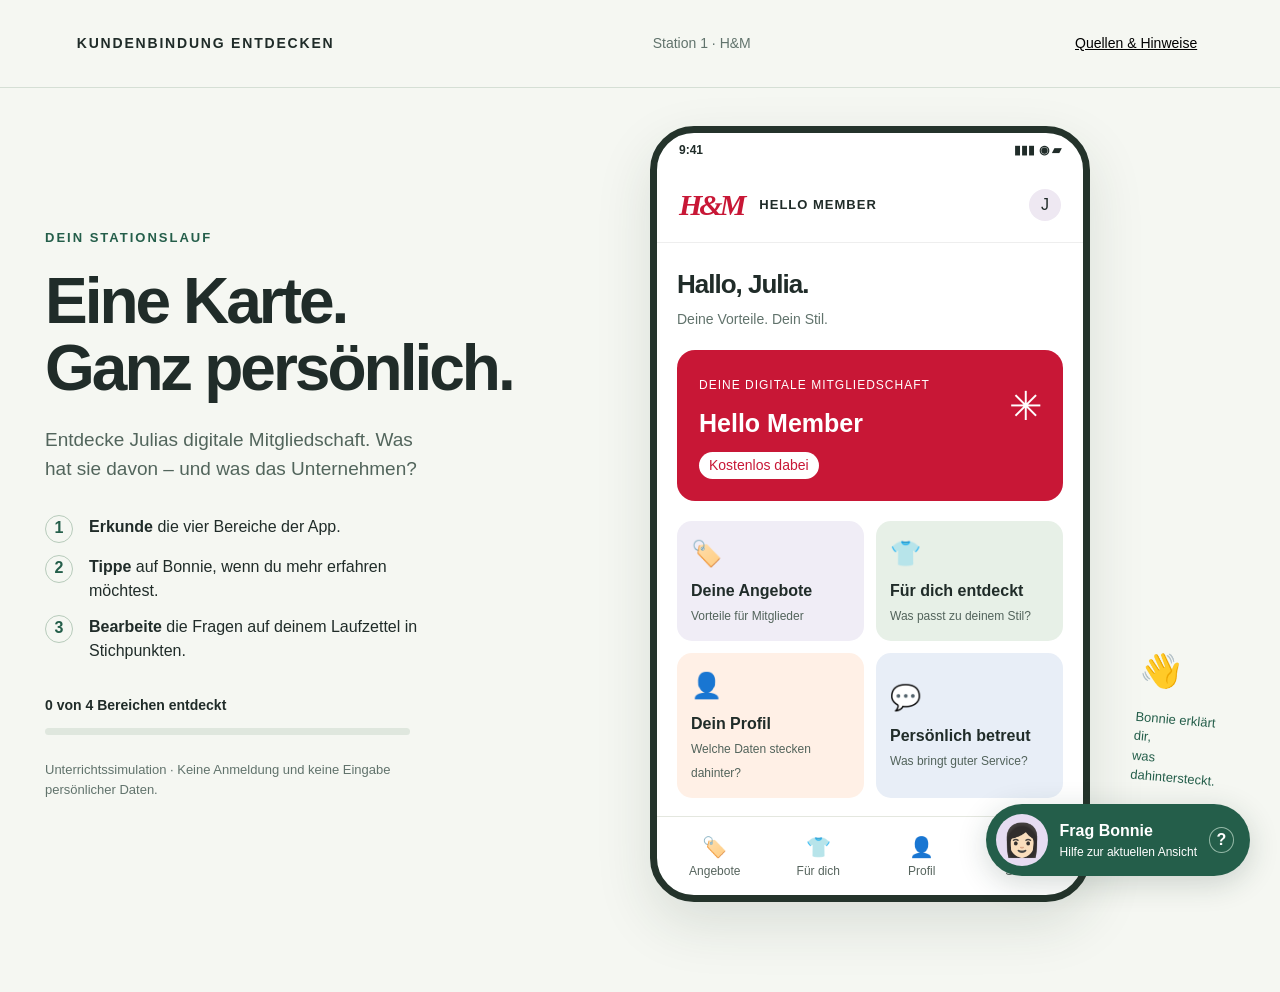
==== station-1/index.html @ ebc3f0a3 "Station 1 und 2 mit Bonnie-Hilfen für GitHub Pages hinzufügen" ====
<!doctype html><html lang="de"><head><meta charset="utf-8"><meta name="viewport" content="width=device-width,initial-scale=1"><title>Station 1 · Hello Member</title><link rel="stylesheet" href="../style.css"></head><body>
<header class="top"><a href="../">KUNDENBINDUNG ENTDECKEN</a><span>Station 1 · H&M</span><button id="sourceBtn" class="quiet">Quellen & Hinweise</button></header>
<main class="layout"><section class="intro"><p class="eyebrow">DEIN STATIONSLAUF</p><h1>Eine Karte.<br>Ganz persönlich.</h1><p class="lead">Entdecke Julias digitale Mitgliedschaft. Was hat sie davon – und was das Unternehmen?</p><div class="steps"><span class="stepno">1</span><p><strong>Erkunde</strong> die vier Bereiche der App.</p><span class="stepno">2</span><p><strong>Tippe</strong> auf Bonnie, wenn du mehr erfahren möchtest.</p><span class="stepno">3</span><p><strong>Bearbeite</strong> die Fragen auf deinem Laufzettel in Stichpunkten.</p></div><div class="progress"><div><strong id="progressText">0 von 4 Bereichen entdeckt</strong><span id="doneMark"></span></div><div class="track"><div id="progressBar"></div></div></div><p class="small">Unterrichtssimulation · Keine Anmeldung und keine Eingabe persönlicher Daten.</p></section>
<section class="phone" aria-label="Simulierte H&M-Mitgliedschaft"><div class="phonebar"><span>9:41</span><span>▮▮▮ ◉ ▰</span></div><div class="apphead"><span class="brand">H&M</span><span class="member">HELLO MEMBER</span><div class="initial">J</div></div><div id="appContent"></div><nav class="appnav" aria-label="App-Bereiche"><button data-topic="offers">🏷️<span>Angebote</span></button><button data-topic="recommend">👕<span>Für dich</span></button><button data-topic="profile">👤<span>Profil</span></button><button data-topic="service">💬<span>Service</span></button></nav></section>
<aside class="hint"><span>👋</span><p>Bonnie erklärt dir,<br>was dahintersteckt.</p></aside></main>
<button id="bonnie" class="bonnie" aria-label="Bonnie um Hilfe bitten"><span class="avatar">👩🏻</span><span>Frag Bonnie<small>Hilfe zur aktuellen Ansicht</small></span><b>?</b></button>
<section id="chat" class="chat" aria-label="Chat mit Bonnie" hidden><header><span class="avatar smallavatar">👩🏻</span><div><strong>Bonnie</strong><span>Ich helfe dir beim Entdecken.</span></div><button id="closeChat" aria-label="Chat schließen">×</button></header><div id="messages" aria-live="polite"></div><footer><span id="chatCount"></span><button id="nextChat">Weiter</button></footer></section>
<dialog id="sources"><button class="dialogclose" aria-label="Hinweise schließen">×</button><p class="eyebrow">ZUR EINORDNUNG</p><h2>Eine Lern-App, kein echter Shop.</h2><p>Julia ist eine fiktive erwachsene Kundin. Die Oberfläche und ihre Beispieldaten sind erfunden. Die H&M-Fakten stammen aus den unten genannten Quellen; „Allgemein“ bezeichnet Möglichkeiten anderer Kundenkartenprogramme.</p><h3>Quellen</h3><ul><li><a target="_blank" rel="noopener" href="https://www2.hm.com/de_de/member/info.html/">H&M: Mitgliedschaft und Vorteile</a></li><li><a target="_blank" rel="noopener" href="https://www2.hm.com/de_de/customer-service/club-terms-link.html">H&M: Mitgliedschaftsbedingungen</a></li><li><a target="_blank" rel="noopener" href="https://www2.hm.com/content/dam/Customer-Service/Legal/privacy-notice-pdf/DE_HM%20Group%20Customer%20Privacy%20Notice.pdf">H&M: Datenschutzerklärung</a></li><li><a target="_blank" rel="noopener" href="https://www.brevo.com/de/blog/kundenbindung-massnahmen-und-instrumente/">Brevo: Kundenbindungsinstrumente</a></li><li><a target="_blank" rel="noopener" href="https://www.marketinginstitut.biz/blog/kundenbindung/">Deutsches Institut für Marketing: Kundenbindung</a></li><li>Unterrichtsvorlage „WR 8b Kundenbindungssysteme“, bereitgestellt von der Lehrkraft.</li></ul><p class="small">Stand der Prüfung: 19.11.2026. Programmleistungen können sich ändern. H&M ist nicht Anbieter dieser Lern-App. Es werden keine echten Kundenkonten verbunden.</p></dialog><script src="../app.js"></script></body></html>
---- style.css ----
:root{--ink:#202c29;--green:#245e4a;--paper:#f5f7f2;--muted:#61736c;--red:#c81736;--lav:#ede7ff}*{box-sizing:border-box}body{margin:0;color:var(--ink);background:var(--paper);font-family:Arial,Helvetica,sans-serif;font-size:16px;line-height:1.5}button,a{-webkit-tap-highlight-color:transparent}button{font:inherit;cursor:pointer}button:focus-visible,a:focus-visible{outline:3px solid #b83d73;outline-offset:4px}button{border:0}a{color:inherit}.top{height:88px;display:flex;align-items:center;justify-content:space-between;gap:20px;margin:0 auto;padding:0 6%;border-bottom:1px solid #d5dfd5}.top>a{font-size:14px;letter-spacing:1.8px;font-weight:800;text-decoration:none}.top>span{font-size:14px;color:var(--muted)}.quiet{background:transparent;text-decoration:underline;font-size:14px}.layout{max-width:1280px;margin:auto;display:grid;grid-template-columns:1fr 440px 100px;align-items:center;gap:45px;padding:38px 45px 90px}.eyebrow{font-size:13px;letter-spacing:2px;font-weight:800;color:var(--green)}h1{font-size:clamp(42px,5vw,66px);line-height:1.05;letter-spacing:-3px;margin:20px 0 24px;font-weight:800}.lead{max-width:385px;color:#52655c;font-size:19px}.steps{margin:32px 0;display:grid;grid-template-columns:30px 1fr;gap:12px 14px;max-width:390px}.steps p{margin:0}.stepno{border:1px solid #b7cbbb;border-radius:50%;width:28px;height:28px;text-align:center;color:var(--green);font-weight:700}.progress{max-width:365px;margin-top:32px}.progress>div:first-child{display:flex;justify-content:space-between;font-size:14px}.track{height:7px;border-radius:10px;background:#dfe7de;margin-top:12px;overflow:hidden}#progressBar{height:100%;width:0;background:var(--green);transition:width .3s}.small{font-size:13px;color:var(--muted);max-width:400px}.intro>.small{margin-top:25px}.phone{background:white;border:7px solid #24332b;border-radius:44px;box-shadow:0 22px 55px #233b2920;overflow:hidden;min-height:660px;max-width:440px;width:100%;position:relative}.phonebar{height:34px;display:flex;justify-content:space-between;padding:8px 22px;font-size:12px;font-weight:700}.apphead{display:flex;align-items:center;gap:16px;padding:15px 22px;border-bottom:1px solid #eee}.brand{font-family:Georgia,serif;color:var(--red);font-size:30px;font-weight:bold;font-style:italic;letter-spacing:-3px}.member{font-size:13px;letter-spacing:1px;font-weight:bold}.initial{margin-left:auto;background:#eee8f2;border-radius:50%;height:32px;width:32px;text-align:center;line-height:32px}.appbody{padding:22px 20px 18px;min-height:475px}.hello{font-size:26px;letter-spacing:-1px;margin:0 0 5px}.sub{font-size:14px;color:var(--muted);margin-top:0}.membership{border-radius:18px;background:var(--red);padding:22px;color:white;position:relative;margin:20px 0}.membership .light{font-size:12px;letter-spacing:1px}.membership h3{margin:9px 0;font-size:25px}.membership .symbol{position:absolute;right:20px;top:26px;font-size:40px}.membership .fee{display:inline-block;background:white;color:var(--red);padding:3px 10px;border-radius:20px;font-size:14px}.homegrid{display:grid;grid-template-columns:1fr 1fr;gap:12px}.tile{text-align:left;border-radius:15px;min-height:112px;padding:14px;background:#f0edf6;color:var(--ink)}.tile:nth-child(2){background:#e7f0e7}.tile:nth-child(3){background:#fff0e6}.tile:nth-child(4){background:#e8eef7}.tile>span{font-size:25px;display:block;margin-bottom:7px}.tile strong{font-size:16px;display:block}.tile small{font-size:12px;color:#52635b}.tile:hover{box-shadow:inset 0 0 0 2px #809b8a}.back{background:none;padding:0;margin:0 0 15px;color:#52655c;font-size:14px;text-decoration:underline}.tag{display:inline-block;font-size:12px;font-weight:bold;letter-spacing:.4px;padding:4px 9px;border-radius:6px;background:#f3e4e9;color:#93223d}.feature{padding:21px;border-radius:18px;margin:15px 0;background:#f9e9ef}.feature h3{font-size:25px;line-height:1.2;margin:10px 0}.feature p{margin:10px 0;font-size:16px}.visual{height:135px;display:flex;align-items:center;justify-content:center;background:#eee7f6;border-radius:15px;font-size:68px;gap:15px}.product{display:flex;gap:15px;align-items:center;background:#f3f4ef;border-radius:12px;padding:13px;margin:12px 0}.product .clothing{font-size:48px}.product p{margin:0}.notebox{border-left:3px solid var(--green);padding:4px 0 4px 13px;color:#4a5b52;font-size:14px}.appnav{display:flex;border-top:1px solid #e4e7df;padding:10px 8px;gap:4px}.appnav button{flex:1;background:transparent;font-size:20px;border-radius:10px;padding:5px 0;color:#56645d}.appnav span{display:block;font-size:12px}.appnav button.active{background:#e8f0e8;color:var(--green)}.profile{display:grid;grid-template-columns:100px 1fr;gap:11px;font-size:15px;padding:15px 0}.profile dt{color:var(--muted)}.profile dd{margin:0;font-weight:600}.email{padding:16px;background:#fff3e5;border-radius:15px;font-size:15px}.servicebtn{background:var(--green);color:white;border-radius:10px;padding:11px 17px;font-size:15px}.hint{align-self:end;transform:rotate(5deg);margin-bottom:100px;font-size:13px;color:var(--green)}.hint>span{font-size:33px}.bonnie{position:fixed;right:30px;bottom:24px;z-index:10;display:flex;gap:12px;align-items:center;padding:10px 16px 10px 10px;border-radius:40px;background:var(--green);box-shadow:0 7px 30px #19372930;color:white;text-align:left}.avatar{display:inline-flex;justify-content:center;align-items:center;border-radius:50%;background:#e6dcf2;font-size:32px;width:52px;height:52px}.bonnie small{display:block;font-size:12px;font-weight:400}.bonnie>span:nth-child(2){font-weight:700}.bonnie>b{border:1px solid #94b8a7;border-radius:50%;width:25px;text-align:center}.chat{position:fixed;right:28px;bottom:110px;z-index:20;width:370px;max-height:70vh;border-radius:24px;background:#fff;box-shadow:0 12px 70px #213c2940;overflow:hidden;border:1px solid #d9e4db}.chat[hidden]{display:none}.chat header{display:flex;align-items:center;gap:12px;padding:15px;background:#f0f4ed}.smallavatar{width:40px;height:40px;font-size:26px}.chat header strong{display:block}.chat header div>span{display:block;font-size:12px;color:#647267}.chat header button{margin-left:auto;background:transparent;font-size:27px}.chat footer{display:flex;align-items:center;justify-content:space-between;padding:12px 17px;border-top:1px solid #e8ece6}.chat footer>span{font-size:13px;color:var(--muted)}.chat footer button{background:var(--green);color:white;padding:9px 19px;border-radius:20px}#messages{max-height:40vh;overflow:auto;padding:15px}.bubble{background:#eff0f9;border-radius:3px 16px 16px 16px;padding:13px 16px;margin-bottom:10px;font-size:16px}.bubble .label{font-size:12px;font-weight:bold;letter-spacing:.3px;display:block;margin-bottom:6px;color:#63508c}dialog{border:0;border-radius:22px;padding:30px;max-width:650px;width:90%;box-shadow:0 15px 70px #0004}dialog::backdrop{background:#132a2460}dialog h2{line-height:1.2}.dialogclose{position:absolute;right:15px;top:8px;background:transparent;font-size:30px}dialog li{margin:10px 0} @media(max-width:1050px){.layout{grid-template-columns:1fr 420px;gap:30px;padding:30px 30px 110px}.hint{display:none}h1{font-size:50px}}@media(max-width:760px){.top{height:auto;min-height:70px;padding:16px 20px;flex-wrap:wrap;gap:8px}.top>a{font-size:12px}.top>span{font-size:12px}.quiet{font-size:12px}.layout{display:flex;flex-direction:column;padding:20px 16px 120px;gap:24px}.intro{width:100%;max-width:440px}.eyebrow{margin:0}h1{font-size:36px;letter-spacing:-1.5px;margin:12px 0}.lead{font-size:16px;max-width:none;margin:0}.steps{gap:6px 10px;margin:16px 0;font-size:14px}.stepno{height:23px;width:23px;font-size:13px}.progress{max-width:none;margin-top:14px}.intro>.small{margin:12px 0 0;font-size:12px}.phone{border-width:5px;min-height:640px}.appbody{min-height:460px}.bonnie{right:16px;bottom:14px;padding:8px 12px 8px 8px}.avatar{width:43px;height:43px;font-size:28px}.chat{right:12px;bottom:90px;width:min(370px,calc(100vw - 24px))}.chat .bubble{font-size:16px}.bonnie small{font-size:11px}}
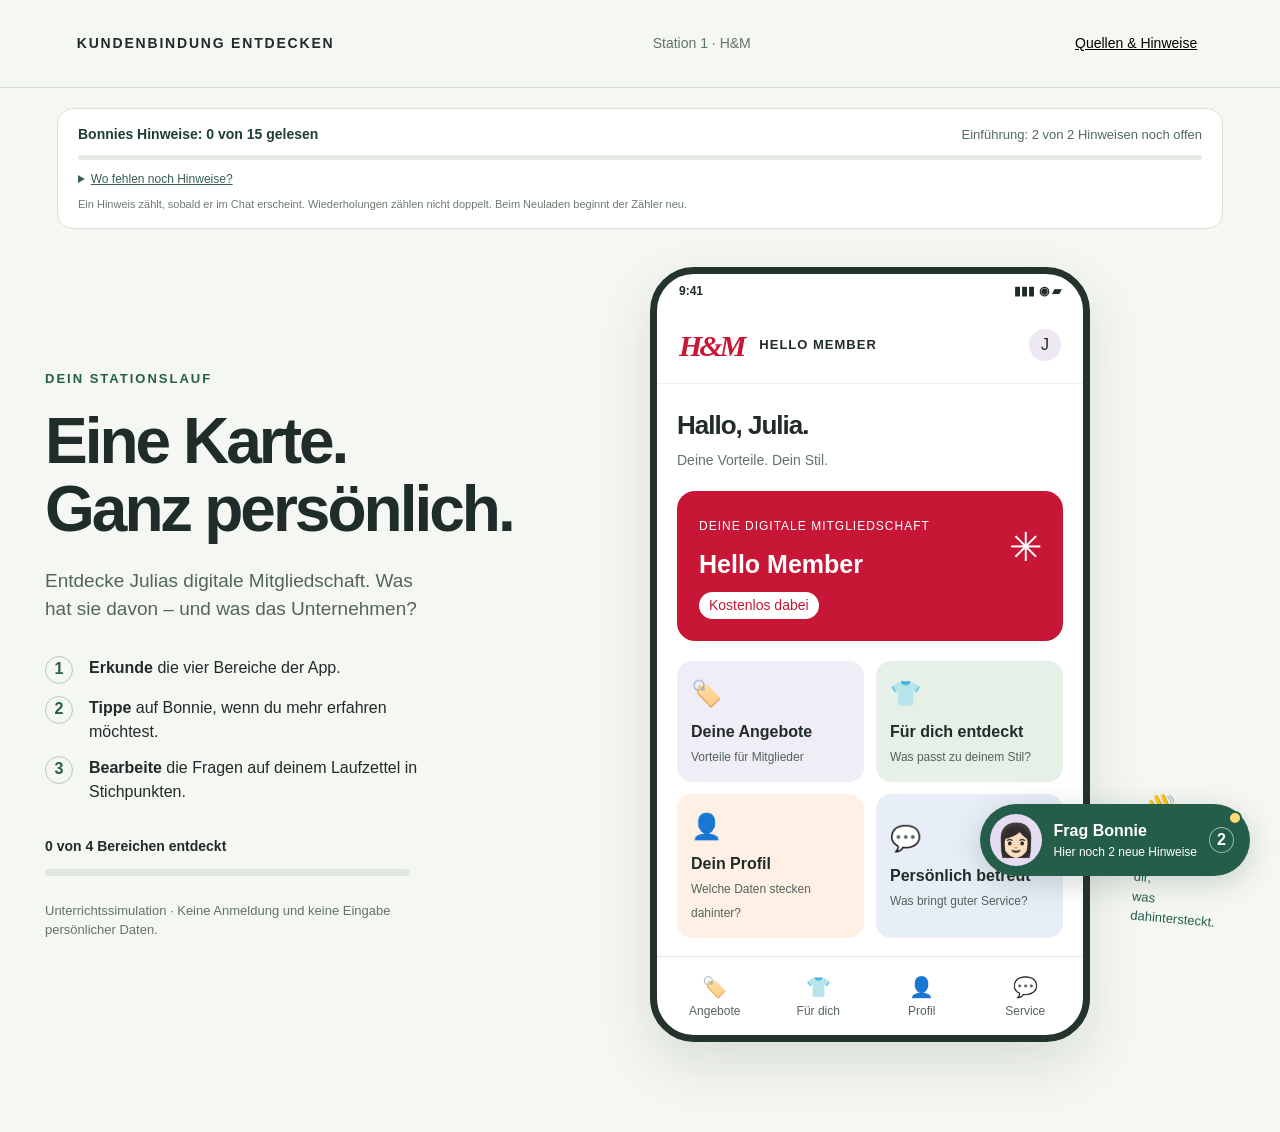
==== commit dcc2d20c: "Bonnie-Hinweisfortschritt und dezente Signale auf Stationen 1–5 ergänzen" ====
--- a/station-1/index.html
+++ b/station-1/index.html
@@ -1,8 +1,8 @@
-<!doctype html><html lang="de"><head><meta charset="utf-8"><meta name="viewport" content="width=device-width,initial-scale=1"><title>Station 1 · Hello Member</title><link rel="stylesheet" href="../style.css"></head><body>
-<header class="top"><a href="../">KUNDENBINDUNG ENTDECKEN</a><span>Station 1 · H&M</span><button id="sourceBtn" class="quiet">Quellen & Hinweise</button></header>
+<!doctype html><html lang="de"><head><meta charset="utf-8"><meta name="viewport" content="width=device-width,initial-scale=1"><title>Station 1 · Hello Member</title><link rel="stylesheet" href="../style.css"><link rel="stylesheet" href="../bonnie-progress.css?v=1"></head><body>
+<header class="top"><a href="../">KUNDENBINDUNG ENTDECKEN</a><span>Station 1 · H&M</span><button id="sourceBtn" class="quiet">Quellen & Hinweise</button></header><section id="bonnieProgress" class="bonnie-progress" aria-label="Fortschritt von Bonnies Hinweisen"><div class="bonnie-progress-head"><strong data-bonnie-total role="status" aria-live="polite"></strong><span data-bonnie-current></span></div><div class="bonnie-progress-track" role="progressbar" aria-label="Gelesene Bonnie-Hinweise" aria-valuemin="0" aria-valuenow="0" aria-valuemax="1"><span data-bonnie-bar></span></div><details><summary>Wo fehlen noch Hinweise?</summary><ul data-bonnie-list></ul></details><p class="bonnie-progress-note">Ein Hinweis zählt, sobald er im Chat erscheint. Wiederholungen zählen nicht doppelt. Beim Neuladen beginnt der Zähler neu.</p></section>
 <main class="layout"><section class="intro"><p class="eyebrow">DEIN STATIONSLAUF</p><h1>Eine Karte.<br>Ganz persönlich.</h1><p class="lead">Entdecke Julias digitale Mitgliedschaft. Was hat sie davon – und was das Unternehmen?</p><div class="steps"><span class="stepno">1</span><p><strong>Erkunde</strong> die vier Bereiche der App.</p><span class="stepno">2</span><p><strong>Tippe</strong> auf Bonnie, wenn du mehr erfahren möchtest.</p><span class="stepno">3</span><p><strong>Bearbeite</strong> die Fragen auf deinem Laufzettel in Stichpunkten.</p></div><div class="progress"><div><strong id="progressText">0 von 4 Bereichen entdeckt</strong><span id="doneMark"></span></div><div class="track"><div id="progressBar"></div></div></div><p class="small">Unterrichtssimulation · Keine Anmeldung und keine Eingabe persönlicher Daten.</p></section>
 <section class="phone" aria-label="Simulierte H&M-Mitgliedschaft"><div class="phonebar"><span>9:41</span><span>▮▮▮ ◉ ▰</span></div><div class="apphead"><span class="brand">H&M</span><span class="member">HELLO MEMBER</span><div class="initial">J</div></div><div id="appContent"></div><nav class="appnav" aria-label="App-Bereiche"><button data-topic="offers">🏷️<span>Angebote</span></button><button data-topic="recommend">👕<span>Für dich</span></button><button data-topic="profile">👤<span>Profil</span></button><button data-topic="service">💬<span>Service</span></button></nav></section>
 <aside class="hint"><span>👋</span><p>Bonnie erklärt dir,<br>was dahintersteckt.</p></aside></main>
 <button id="bonnie" class="bonnie" aria-label="Bonnie um Hilfe bitten"><span class="avatar">👩🏻</span><span>Frag Bonnie<small>Hilfe zur aktuellen Ansicht</small></span><b>?</b></button>
 <section id="chat" class="chat" aria-label="Chat mit Bonnie" hidden><header><span class="avatar smallavatar">👩🏻</span><div><strong>Bonnie</strong><span>Ich helfe dir beim Entdecken.</span></div><button id="closeChat" aria-label="Chat schließen">×</button></header><div id="messages" aria-live="polite"></div><footer><span id="chatCount"></span><button id="nextChat">Weiter</button></footer></section>
-<dialog id="sources"><button class="dialogclose" aria-label="Hinweise schließen">×</button><p class="eyebrow">ZUR EINORDNUNG</p><h2>Eine Lern-App, kein echter Shop.</h2><p>Julia ist eine fiktive erwachsene Kundin. Die Oberfläche und ihre Beispieldaten sind erfunden. Die H&M-Fakten stammen aus den unten genannten Quellen; „Allgemein“ bezeichnet Möglichkeiten anderer Kundenkartenprogramme.</p><h3>Quellen</h3><ul><li><a target="_blank" rel="noopener" href="https://www2.hm.com/de_de/member/info.html/">H&M: Mitgliedschaft und Vorteile</a></li><li><a target="_blank" rel="noopener" href="https://www2.hm.com/de_de/customer-service/club-terms-link.html">H&M: Mitgliedschaftsbedingungen</a></li><li><a target="_blank" rel="noopener" href="https://www2.hm.com/content/dam/Customer-Service/Legal/privacy-notice-pdf/DE_HM%20Group%20Customer%20Privacy%20Notice.pdf">H&M: Datenschutzerklärung</a></li><li><a target="_blank" rel="noopener" href="https://www.brevo.com/de/blog/kundenbindung-massnahmen-und-instrumente/">Brevo: Kundenbindungsinstrumente</a></li><li><a target="_blank" rel="noopener" href="https://www.marketinginstitut.biz/blog/kundenbindung/">Deutsches Institut für Marketing: Kundenbindung</a></li><li>Unterrichtsvorlage „WR 8b Kundenbindungssysteme“, bereitgestellt von der Lehrkraft.</li></ul><p class="small">Stand der Prüfung: 19.11.2026. Programmleistungen können sich ändern. H&M ist nicht Anbieter dieser Lern-App. Es werden keine echten Kundenkonten verbunden.</p></dialog><script src="../app.js"></script></body></html>
+<dialog id="sources"><button class="dialogclose" aria-label="Hinweise schließen">×</button><p class="eyebrow">ZUR EINORDNUNG</p><h2>Eine Lern-App, kein echter Shop.</h2><p>Julia ist eine fiktive erwachsene Kundin. Die Oberfläche und ihre Beispieldaten sind erfunden. Die H&M-Fakten stammen aus den unten genannten Quellen; „Allgemein“ bezeichnet Möglichkeiten anderer Kundenkartenprogramme.</p><h3>Quellen</h3><ul><li><a target="_blank" rel="noopener" href="https://www2.hm.com/de_de/member/info.html/">H&M: Mitgliedschaft und Vorteile</a></li><li><a target="_blank" rel="noopener" href="https://www2.hm.com/de_de/customer-service/club-terms-link.html">H&M: Mitgliedschaftsbedingungen</a></li><li><a target="_blank" rel="noopener" href="https://www2.hm.com/content/dam/Customer-Service/Legal/privacy-notice-pdf/DE_HM%20Group%20Customer%20Privacy%20Notice.pdf">H&M: Datenschutzerklärung</a></li><li><a target="_blank" rel="noopener" href="https://www.brevo.com/de/blog/kundenbindung-massnahmen-und-instrumente/">Brevo: Kundenbindungsinstrumente</a></li><li><a target="_blank" rel="noopener" href="https://www.marketinginstitut.biz/blog/kundenbindung/">Deutsches Institut für Marketing: Kundenbindung</a></li><li>Unterrichtsvorlage „WR 8b Kundenbindungssysteme“, bereitgestellt von der Lehrkraft.</li></ul><p class="small">Stand der Prüfung: 19.11.2026. Programmleistungen können sich ändern. H&M ist nicht Anbieter dieser Lern-App. Es werden keine echten Kundenkonten verbunden.</p></dialog><script src="../bonnie-progress.js?v=1"></script><script src="../app.js?bonnie=1"></script></body></html>
--- a/bonnie-progress.css
+++ b/bonnie-progress.css
@@ -0,0 +1 @@
+.bonnie-progress{max-width:1166px;margin:20px auto 0;padding:15px 20px;background:#fff;border:1px solid #d8e2d8;border-radius:16px;color:#203d31;font-size:14px}.bonnie-progress-head{display:flex;justify-content:space-between;align-items:baseline;gap:12px;flex-wrap:wrap}.bonnie-progress [data-bonnie-current]{font-size:13px;color:#52695b}.bonnie-progress-track{height:5px;background:#e3ebe3;border-radius:10px;overflow:hidden;margin:10px 0}.bonnie-progress-track>span{display:block;width:0;height:100%;background:#245e4a}.bonnie-progress summary{cursor:pointer;font-size:12px;color:#375f4b;width:fit-content;text-decoration:underline}.bonnie-progress ul{list-style:none;margin:12px 0 0;padding:0;display:grid;grid-template-columns:repeat(auto-fit,minmax(min(100%,260px),1fr));gap:8px}.bonnie-progress li{min-width:0}.bonnie-progress li button{display:flex;flex-direction:column;gap:3px;width:100%;height:100%;text-align:left;background:#f1f5ef;color:#274938;border:1px solid #dce5d8;border-radius:9px;padding:10px;font-size:13px}.bonnie-progress li button>span:last-child{font-size:11px;color:#59715e}.bonnie-progress li button[aria-current=true]{border-color:#245e4a}.bonnie-progress li button.all-read{background:#e6efe7}.bonnie-progress-note{font-size:11px;color:#6d7b70;margin:8px 0 0}.bonnie.has-new::after{content:'';position:absolute;top:7px;right:8px;width:10px;height:10px;border-radius:50%;background:#ffda75;border:2px solid #245e4a}.bonnie.bonnie-nudge{animation:bonnie-attention .65s ease-in-out 2}.bonnie small{white-space:normal}.bonnie>b{flex-shrink:0}.bonnie-progress button:focus-visible,.bonnie-progress summary:focus-visible{outline:3px solid #b83d73;outline-offset:3px}@keyframes bonnie-attention{50%{box-shadow:0 0 0 6px #d6b24b55,0 7px 30px #19372930;transform:translateY(-3px)}}@media(max-width:1220px){.bonnie-progress{margin-left:30px;margin-right:30px}}@media(max-width:760px){.bonnie-progress{margin:14px 16px 0;padding:12px 14px}.bonnie-progress-head{display:block}.bonnie-progress [data-bonnie-current]{display:block;margin-top:4px}.bonnie small{max-width:220px}.bonnie{max-width:calc(100vw - 28px)}}@media(prefers-reduced-motion:reduce){.bonnie.bonnie-nudge{animation:none}}
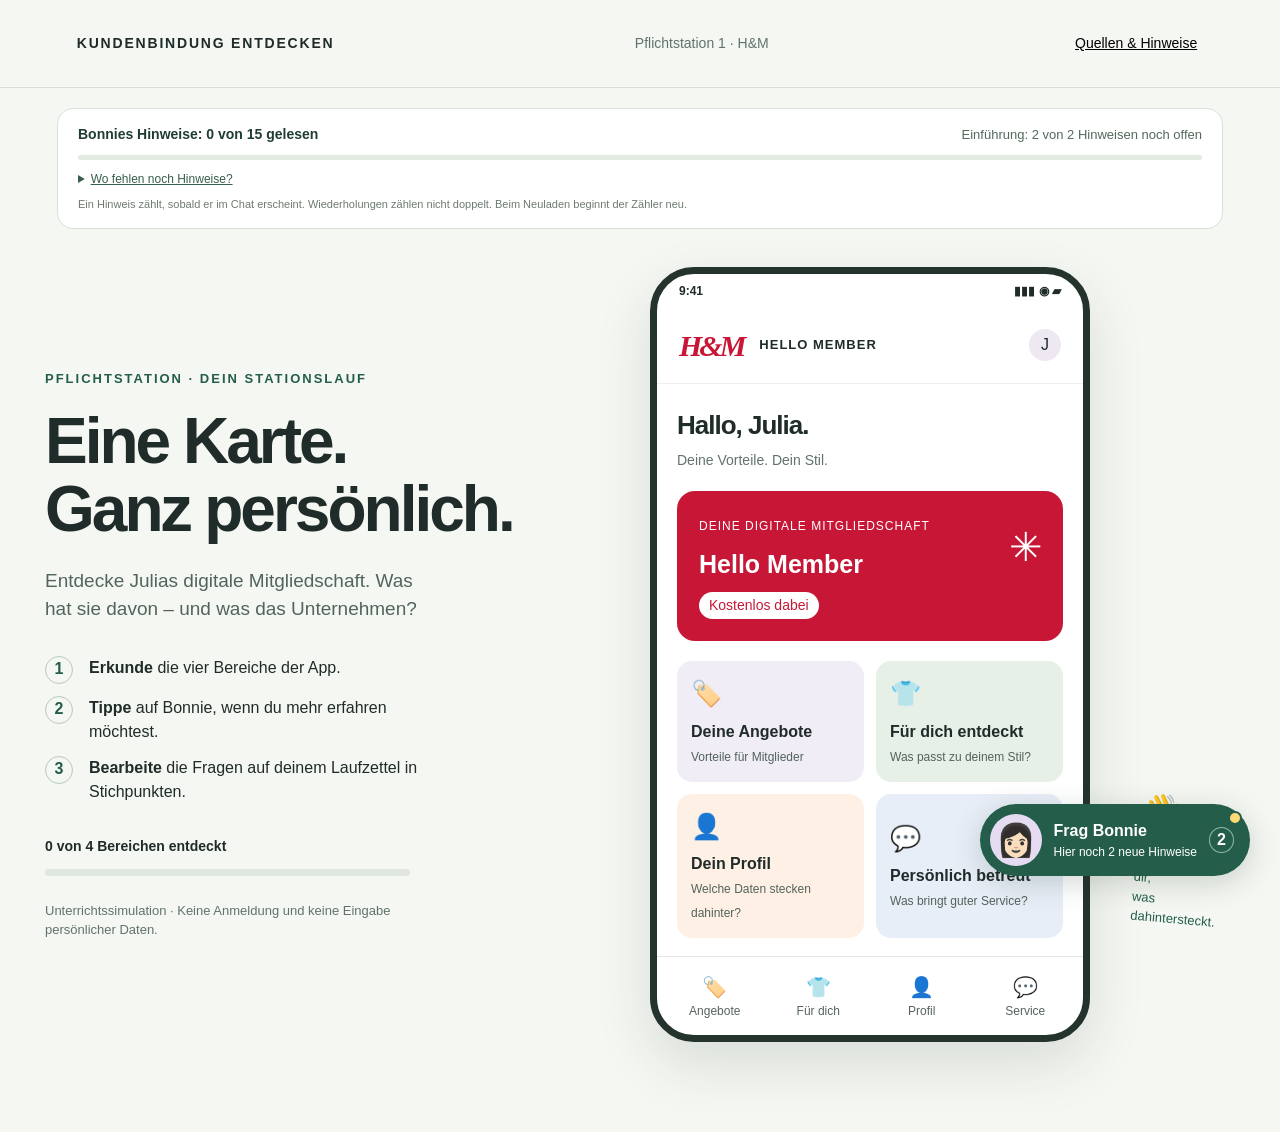
==== commit 85c315ea: "Präzisiere Bonnie-Texte für den Laufzettel und kennzeichne Pflicht- und Zusatzstationen" ====
--- a/station-1/index.html
+++ b/station-1/index.html
@@ -1,8 +1,8 @@
-<!doctype html><html lang="de"><head><meta charset="utf-8"><meta name="viewport" content="width=device-width,initial-scale=1"><title>Station 1 · Hello Member</title><link rel="stylesheet" href="../style.css"><link rel="stylesheet" href="../bonnie-progress.css?v=1"></head><body>
-<header class="top"><a href="../">KUNDENBINDUNG ENTDECKEN</a><span>Station 1 · H&M</span><button id="sourceBtn" class="quiet">Quellen & Hinweise</button></header><section id="bonnieProgress" class="bonnie-progress" aria-label="Fortschritt von Bonnies Hinweisen"><div class="bonnie-progress-head"><strong data-bonnie-total role="status" aria-live="polite"></strong><span data-bonnie-current></span></div><div class="bonnie-progress-track" role="progressbar" aria-label="Gelesene Bonnie-Hinweise" aria-valuemin="0" aria-valuenow="0" aria-valuemax="1"><span data-bonnie-bar></span></div><details><summary>Wo fehlen noch Hinweise?</summary><ul data-bonnie-list></ul></details><p class="bonnie-progress-note">Ein Hinweis zählt, sobald er im Chat erscheint. Wiederholungen zählen nicht doppelt. Beim Neuladen beginnt der Zähler neu.</p></section>
-<main class="layout"><section class="intro"><p class="eyebrow">DEIN STATIONSLAUF</p><h1>Eine Karte.<br>Ganz persönlich.</h1><p class="lead">Entdecke Julias digitale Mitgliedschaft. Was hat sie davon – und was das Unternehmen?</p><div class="steps"><span class="stepno">1</span><p><strong>Erkunde</strong> die vier Bereiche der App.</p><span class="stepno">2</span><p><strong>Tippe</strong> auf Bonnie, wenn du mehr erfahren möchtest.</p><span class="stepno">3</span><p><strong>Bearbeite</strong> die Fragen auf deinem Laufzettel in Stichpunkten.</p></div><div class="progress"><div><strong id="progressText">0 von 4 Bereichen entdeckt</strong><span id="doneMark"></span></div><div class="track"><div id="progressBar"></div></div></div><p class="small">Unterrichtssimulation · Keine Anmeldung und keine Eingabe persönlicher Daten.</p></section>
+<!doctype html><html lang="de"><head><meta charset="utf-8"><meta name="viewport" content="width=device-width,initial-scale=1"><title>Pflichtstation 1 · Hello Member</title><link rel="stylesheet" href="../style.css"><link rel="stylesheet" href="../bonnie-progress.css?v=1"></head><body>
+<header class="top"><a href="../">KUNDENBINDUNG ENTDECKEN</a><span>Pflichtstation 1 · H&M</span><button id="sourceBtn" class="quiet">Quellen & Hinweise</button></header><section id="bonnieProgress" class="bonnie-progress" aria-label="Fortschritt von Bonnies Hinweisen"><div class="bonnie-progress-head"><strong data-bonnie-total role="status" aria-live="polite"></strong><span data-bonnie-current></span></div><div class="bonnie-progress-track" role="progressbar" aria-label="Gelesene Bonnie-Hinweise" aria-valuemin="0" aria-valuenow="0" aria-valuemax="1"><span data-bonnie-bar></span></div><details><summary>Wo fehlen noch Hinweise?</summary><ul data-bonnie-list></ul></details><p class="bonnie-progress-note">Ein Hinweis zählt, sobald er im Chat erscheint. Wiederholungen zählen nicht doppelt. Beim Neuladen beginnt der Zähler neu.</p></section>
+<main class="layout"><section class="intro"><p class="eyebrow">PFLICHTSTATION · DEIN STATIONSLAUF</p><h1>Eine Karte.<br>Ganz persönlich.</h1><p class="lead">Entdecke Julias digitale Mitgliedschaft. Was hat sie davon – und was das Unternehmen?</p><div class="steps"><span class="stepno">1</span><p><strong>Erkunde</strong> die vier Bereiche der App.</p><span class="stepno">2</span><p><strong>Tippe</strong> auf Bonnie, wenn du mehr erfahren möchtest.</p><span class="stepno">3</span><p><strong>Bearbeite</strong> die Fragen auf deinem Laufzettel in Stichpunkten.</p></div><div class="progress"><div><strong id="progressText">0 von 4 Bereichen entdeckt</strong><span id="doneMark"></span></div><div class="track"><div id="progressBar"></div></div></div><p class="small">Unterrichtssimulation · Keine Anmeldung und keine Eingabe persönlicher Daten.</p></section>
 <section class="phone" aria-label="Simulierte H&M-Mitgliedschaft"><div class="phonebar"><span>9:41</span><span>▮▮▮ ◉ ▰</span></div><div class="apphead"><span class="brand">H&M</span><span class="member">HELLO MEMBER</span><div class="initial">J</div></div><div id="appContent"></div><nav class="appnav" aria-label="App-Bereiche"><button data-topic="offers">🏷️<span>Angebote</span></button><button data-topic="recommend">👕<span>Für dich</span></button><button data-topic="profile">👤<span>Profil</span></button><button data-topic="service">💬<span>Service</span></button></nav></section>
 <aside class="hint"><span>👋</span><p>Bonnie erklärt dir,<br>was dahintersteckt.</p></aside></main>
 <button id="bonnie" class="bonnie" aria-label="Bonnie um Hilfe bitten"><span class="avatar">👩🏻</span><span>Frag Bonnie<small>Hilfe zur aktuellen Ansicht</small></span><b>?</b></button>
 <section id="chat" class="chat" aria-label="Chat mit Bonnie" hidden><header><span class="avatar smallavatar">👩🏻</span><div><strong>Bonnie</strong><span>Ich helfe dir beim Entdecken.</span></div><button id="closeChat" aria-label="Chat schließen">×</button></header><div id="messages" aria-live="polite"></div><footer><span id="chatCount"></span><button id="nextChat">Weiter</button></footer></section>
-<dialog id="sources"><button class="dialogclose" aria-label="Hinweise schließen">×</button><p class="eyebrow">ZUR EINORDNUNG</p><h2>Eine Lern-App, kein echter Shop.</h2><p>Julia ist eine fiktive erwachsene Kundin. Die Oberfläche und ihre Beispieldaten sind erfunden. Die H&M-Fakten stammen aus den unten genannten Quellen; „Allgemein“ bezeichnet Möglichkeiten anderer Kundenkartenprogramme.</p><h3>Quellen</h3><ul><li><a target="_blank" rel="noopener" href="https://www2.hm.com/de_de/member/info.html/">H&M: Mitgliedschaft und Vorteile</a></li><li><a target="_blank" rel="noopener" href="https://www2.hm.com/de_de/customer-service/club-terms-link.html">H&M: Mitgliedschaftsbedingungen</a></li><li><a target="_blank" rel="noopener" href="https://www2.hm.com/content/dam/Customer-Service/Legal/privacy-notice-pdf/DE_HM%20Group%20Customer%20Privacy%20Notice.pdf">H&M: Datenschutzerklärung</a></li><li><a target="_blank" rel="noopener" href="https://www.brevo.com/de/blog/kundenbindung-massnahmen-und-instrumente/">Brevo: Kundenbindungsinstrumente</a></li><li><a target="_blank" rel="noopener" href="https://www.marketinginstitut.biz/blog/kundenbindung/">Deutsches Institut für Marketing: Kundenbindung</a></li><li>Unterrichtsvorlage „WR 8b Kundenbindungssysteme“, bereitgestellt von der Lehrkraft.</li></ul><p class="small">Stand der Prüfung: 19.11.2026. Programmleistungen können sich ändern. H&M ist nicht Anbieter dieser Lern-App. Es werden keine echten Kundenkonten verbunden.</p></dialog><script src="../bonnie-progress.js?v=1"></script><script src="../app.js?bonnie=1"></script></body></html>
+<dialog id="sources"><button class="dialogclose" aria-label="Hinweise schließen">×</button><p class="eyebrow">ZUR EINORDNUNG</p><h2>Eine Lern-App, kein echter Shop.</h2><p>Julia ist eine fiktive erwachsene Kundin. Die Oberfläche und ihre Beispieldaten sind erfunden. Die H&M-Fakten stammen aus den unten genannten Quellen. Die Hinweise benennen die Antworten für den Laufzettel ausdrücklich.</p><h3>Quellen</h3><ul><li><a target="_blank" rel="noopener" href="https://www2.hm.com/de_de/member/info.html/">H&M: Mitgliedschaft und Vorteile</a></li><li><a target="_blank" rel="noopener" href="https://www2.hm.com/de_de/customer-service/club-terms-link.html">H&M: Mitgliedschaftsbedingungen</a></li><li><a target="_blank" rel="noopener" href="https://www2.hm.com/content/dam/Customer-Service/Legal/privacy-notice-pdf/DE_HM%20Group%20Customer%20Privacy%20Notice.pdf">H&M: Datenschutzerklärung</a></li><li><a target="_blank" rel="noopener" href="https://www.brevo.com/de/blog/kundenbindung-massnahmen-und-instrumente/">Brevo: Kundenbindungsinstrumente</a></li><li><a target="_blank" rel="noopener" href="https://www.marketinginstitut.biz/blog/kundenbindung/">Deutsches Institut für Marketing: Kundenbindung</a></li><li>Unterrichtsvorlage „WR 8b Kundenbindungssysteme“, bereitgestellt von der Lehrkraft.</li></ul><p class="small">Stand der Prüfung: 19.11.2026. Programmleistungen können sich ändern. H&M ist nicht Anbieter dieser Lern-App. Es werden keine echten Kundenkonten verbunden.</p></dialog><script src="../bonnie-progress.js?v=1"></script><script src="../app.js?v=laufzettel-20261119"></script></body></html>
